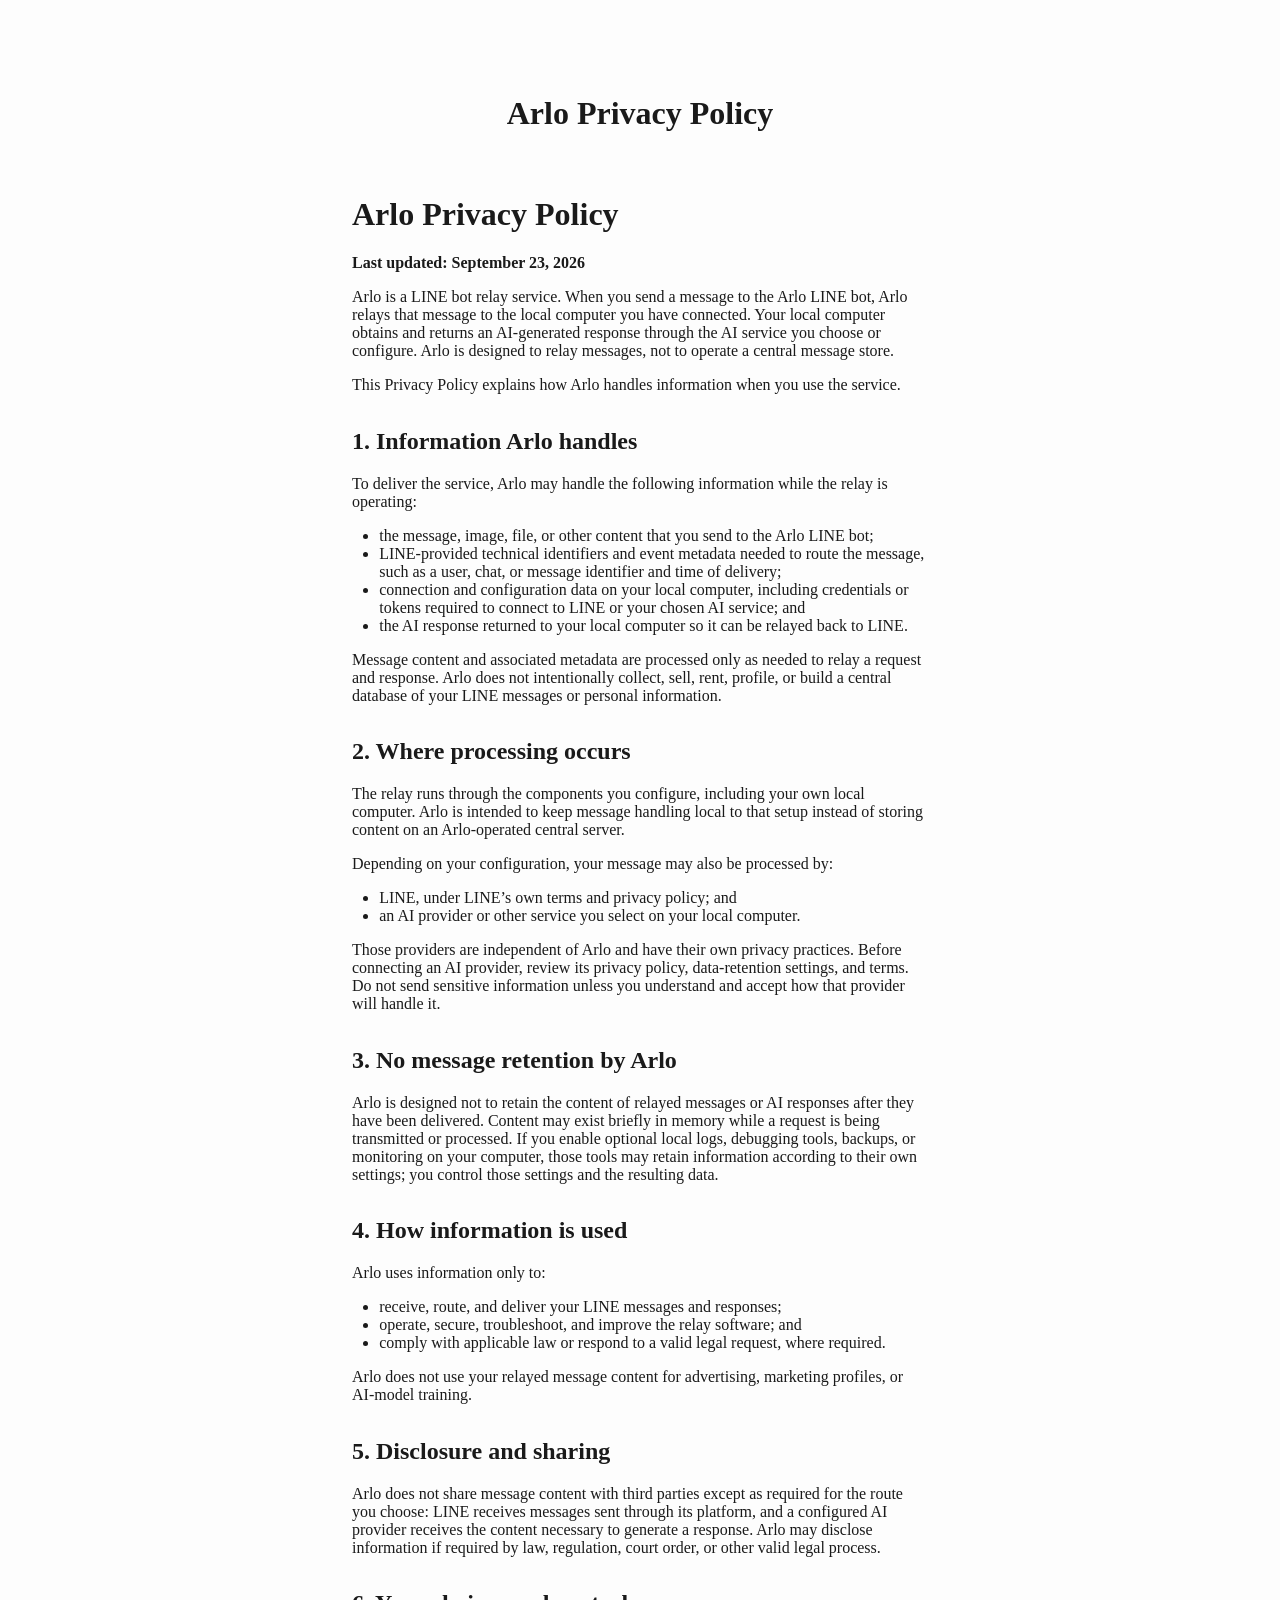
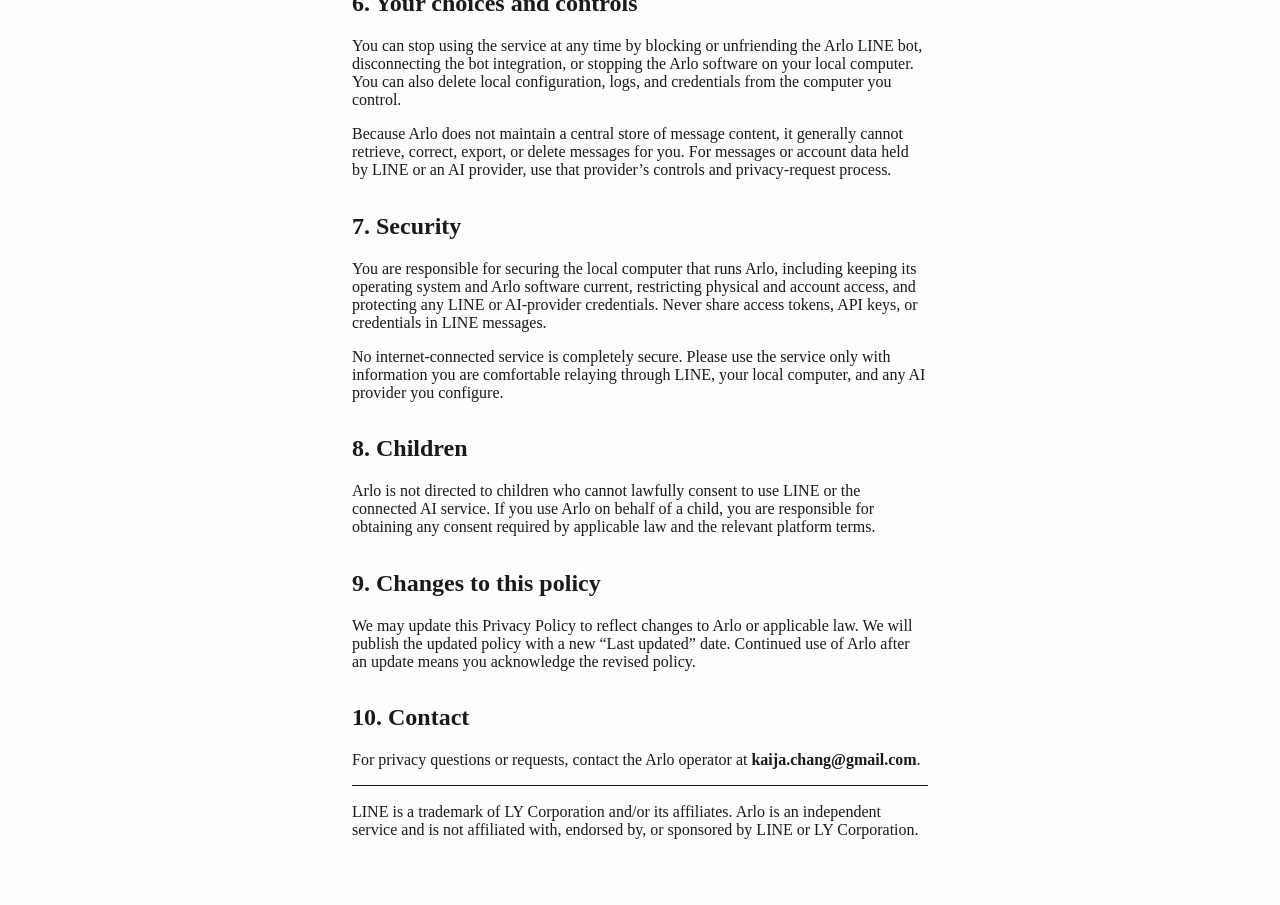
==== docs/privacy-policy.html @ f29e52c0 "docs: publish Arlo privacy and terms pages" ====
<!DOCTYPE html>
<html xmlns="http://www.w3.org/1999/xhtml">
<head>
  <meta charset="utf-8" />
  <meta name="generator" content="pandoc 3.10.1" />
  <meta name="viewport" content="width=device-width, initial-scale=1.0, user-scalable=yes" />
  <title>Arlo Privacy Policy</title>
  <style>
    /* Default styles provided by pandoc.
    ** See https://pandoc.org/MANUAL.html#variables-for-html for config info.
    */
    html {
      color: #1a1a1a;
      background-color: #fdfdfd;
    }
    body {
      margin: 0 auto;
      max-width: 36em;
      padding-left: 50px;
      padding-right: 50px;
      padding-top: 50px;
      padding-bottom: 50px;
      hyphens: auto;
      overflow-wrap: break-word;
      text-rendering: optimizeLegibility;
      font-kerning: normal;
    }
    @media (max-width: 600px) {
      body {
        font-size: 0.9em;
        padding: 12px;
      }
      h1 {
        font-size: 1.8em;
      }
    }
    @media print {
      html {
        background-color: white;
      }
      body {
        background-color: transparent;
        color: black;
      }
      p, h2, h3 {
        orphans: 3;
        widows: 3;
      }
      h2, h3, h4 {
        page-break-after: avoid;
      }
    }
    p {
      margin: 1em 0;
    }
    a {
      color: #1a1a1a;
    }
    a:visited {
      color: #1a1a1a;
    }
    img {
      max-width: 100%;
    }
    svg {
      height: auto;
      max-width: 100%;
    }
    h1, h2, h3, h4, h5, h6 {
      margin-top: 1.4em;
    }
    h5, h6 {
      font-size: 1em;
      font-style: italic;
    }
    h6 {
      font-weight: normal;
    }
    ol, ul {
      padding-left: 1.7em;
      margin-top: 1em;
    }
    li > ol, li > ul {
      margin-top: 0;
    }
    blockquote {
      margin: 1em 0 1em 1.7em;
      padding-left: 1em;
      border-left: 2px solid #e6e6e6;
      color: #606060;
    }
    code {
      white-space: pre-wrap;
      font-family: Menlo, Monaco, Consolas, 'Lucida Console', monospace;
      font-size: 85%;
      margin: 0;
      hyphens: manual;
    }
    pre {
      margin: 1em 0;
      overflow: auto;
    }
    pre code {
      padding: 0;
      overflow: visible;
      overflow-wrap: normal;
    }
    .sourceCode {
     background-color: transparent;
     overflow: visible;
    }
    hr {
      border: none;
      border-top: 1px solid #1a1a1a;
      height: 1px;
      margin: 1em 0;
    }
    table {
      margin: 1em 0;
      border-collapse: collapse;
      width: 100%;
      overflow-x: auto;
      display: block;
      font-variant-numeric: lining-nums tabular-nums;
    }
    table caption {
      margin-bottom: 0.75em;
    }
    tbody {
      margin-top: 0.5em;
      border-top: 1px solid #1a1a1a;
      border-bottom: 1px solid #1a1a1a;
    }
    th {
      border-top: 1px solid #1a1a1a;
      padding: 0.25em 0.5em 0.25em 0.5em;
    }
    td {
      padding: 0.125em 0.5em 0.25em 0.5em;
    }
    header {
      margin-bottom: 4em;
      text-align: center;
    }
    #TOC li {
      list-style: none;
    }
    #TOC ul {
      padding-left: 1.3em;
    }
    #TOC > ul {
      padding-left: 0;
    }
    #TOC a:not(:hover) {
      text-decoration: none;
    }
    span.smallcaps{font-variant: small-caps;}
    div.columns{display: flex; gap: 1.5em;}
    div.column{flex: auto;}
    @media screen {
    div.columns{gap: min(4vw, 1.5em);}
    div.column{overflow-x: auto;}
    }
    div.hanging-indent{margin-left: 1.5em; text-indent: -1.5em;}
    /* The extra [class] is a hack that increases specificity enough to
       override a similar rule in reveal.js */
    ul.task-list[class]{list-style: none;}
    ul.task-list li input[type="checkbox"] {
      font-size: inherit;
      width: 0.8em;
      margin: 0 0.8em 0.2em -1.6em;
      vertical-align: middle;
    }
    .display.math{display: block; text-align: center; margin: 0.5rem auto;}
  </style>
</head>
<body>
<header id="title-block-header">
<h1 class="title">Arlo Privacy Policy</h1>
</header>
<h1 id="arlo-privacy-policy">Arlo Privacy Policy</h1>
<p><strong>Last updated: September 23, 2026</strong></p>
<p>Arlo is a LINE bot relay service. When you send a message to the Arlo
LINE bot, Arlo relays that message to the local computer you have
connected. Your local computer obtains and returns an AI-generated
response through the AI service you choose or configure. Arlo is
designed to relay messages, not to operate a central message store.</p>
<p>This Privacy Policy explains how Arlo handles information when you
use the service.</p>
<h2 id="information-arlo-handles">1. Information Arlo handles</h2>
<p>To deliver the service, Arlo may handle the following information
while the relay is operating:</p>
<ul>
<li>the message, image, file, or other content that you send to the Arlo
LINE bot;</li>
<li>LINE-provided technical identifiers and event metadata needed to
route the message, such as a user, chat, or message identifier and time
of delivery;</li>
<li>connection and configuration data on your local computer, including
credentials or tokens required to connect to LINE or your chosen AI
service; and</li>
<li>the AI response returned to your local computer so it can be relayed
back to LINE.</li>
</ul>
<p>Message content and associated metadata are processed only as needed
to relay a request and response. Arlo does not intentionally collect,
sell, rent, profile, or build a central database of your LINE messages
or personal information.</p>
<h2 id="where-processing-occurs">2. Where processing occurs</h2>
<p>The relay runs through the components you configure, including your
own local computer. Arlo is intended to keep message handling local to
that setup instead of storing content on an Arlo-operated central
server.</p>
<p>Depending on your configuration, your message may also be processed
by:</p>
<ul>
<li>LINE, under LINE’s own terms and privacy policy; and</li>
<li>an AI provider or other service you select on your local
computer.</li>
</ul>
<p>Those providers are independent of Arlo and have their own privacy
practices. Before connecting an AI provider, review its privacy policy,
data-retention settings, and terms. Do not send sensitive information
unless you understand and accept how that provider will handle it.</p>
<h2 id="no-message-retention-by-arlo">3. No message retention by
Arlo</h2>
<p>Arlo is designed not to retain the content of relayed messages or AI
responses after they have been delivered. Content may exist briefly in
memory while a request is being transmitted or processed. If you enable
optional local logs, debugging tools, backups, or monitoring on your
computer, those tools may retain information according to their own
settings; you control those settings and the resulting data.</p>
<h2 id="how-information-is-used">4. How information is used</h2>
<p>Arlo uses information only to:</p>
<ul>
<li>receive, route, and deliver your LINE messages and responses;</li>
<li>operate, secure, troubleshoot, and improve the relay software;
and</li>
<li>comply with applicable law or respond to a valid legal request,
where required.</li>
</ul>
<p>Arlo does not use your relayed message content for advertising,
marketing profiles, or AI-model training.</p>
<h2 id="disclosure-and-sharing">5. Disclosure and sharing</h2>
<p>Arlo does not share message content with third parties except as
required for the route you choose: LINE receives messages sent through
its platform, and a configured AI provider receives the content
necessary to generate a response. Arlo may disclose information if
required by law, regulation, court order, or other valid legal
process.</p>
<h2 id="your-choices-and-controls">6. Your choices and controls</h2>
<p>You can stop using the service at any time by blocking or unfriending
the Arlo LINE bot, disconnecting the bot integration, or stopping the
Arlo software on your local computer. You can also delete local
configuration, logs, and credentials from the computer you control.</p>
<p>Because Arlo does not maintain a central store of message content, it
generally cannot retrieve, correct, export, or delete messages for you.
For messages or account data held by LINE or an AI provider, use that
provider’s controls and privacy-request process.</p>
<h2 id="security">7. Security</h2>
<p>You are responsible for securing the local computer that runs Arlo,
including keeping its operating system and Arlo software current,
restricting physical and account access, and protecting any LINE or
AI-provider credentials. Never share access tokens, API keys, or
credentials in LINE messages.</p>
<p>No internet-connected service is completely secure. Please use the
service only with information you are comfortable relaying through LINE,
your local computer, and any AI provider you configure.</p>
<h2 id="children">8. Children</h2>
<p>Arlo is not directed to children who cannot lawfully consent to use
LINE or the connected AI service. If you use Arlo on behalf of a child,
you are responsible for obtaining any consent required by applicable law
and the relevant platform terms.</p>
<h2 id="changes-to-this-policy">9. Changes to this policy</h2>
<p>We may update this Privacy Policy to reflect changes to Arlo or
applicable law. We will publish the updated policy with a new “Last
updated” date. Continued use of Arlo after an update means you
acknowledge the revised policy.</p>
<h2 id="contact">10. Contact</h2>
<p>For privacy questions or requests, contact the Arlo operator at
<strong>kaija.chang@gmail.com</strong>.</p>
<hr />
<p>LINE is a trademark of LY Corporation and/or its affiliates. Arlo is
an independent service and is not affiliated with, endorsed by, or
sponsored by LINE or LY Corporation.</p>
</body>
</html>
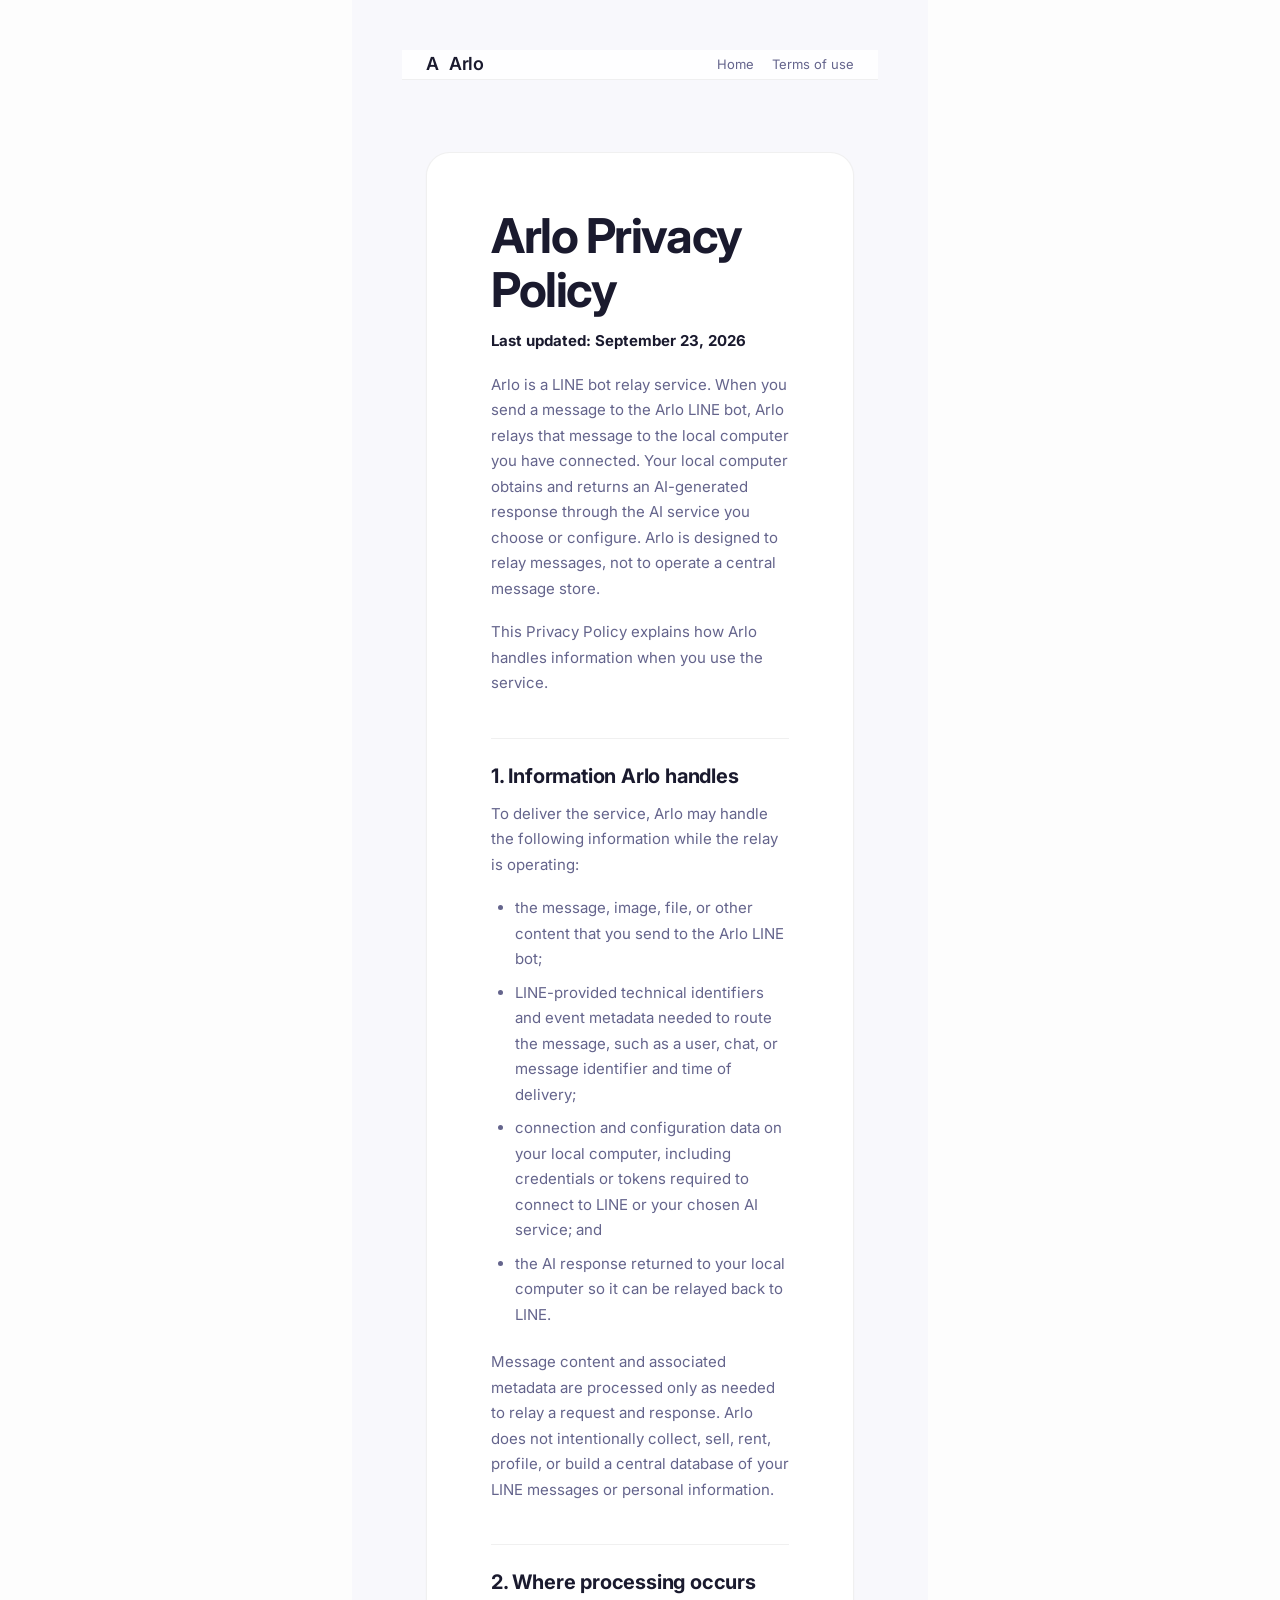
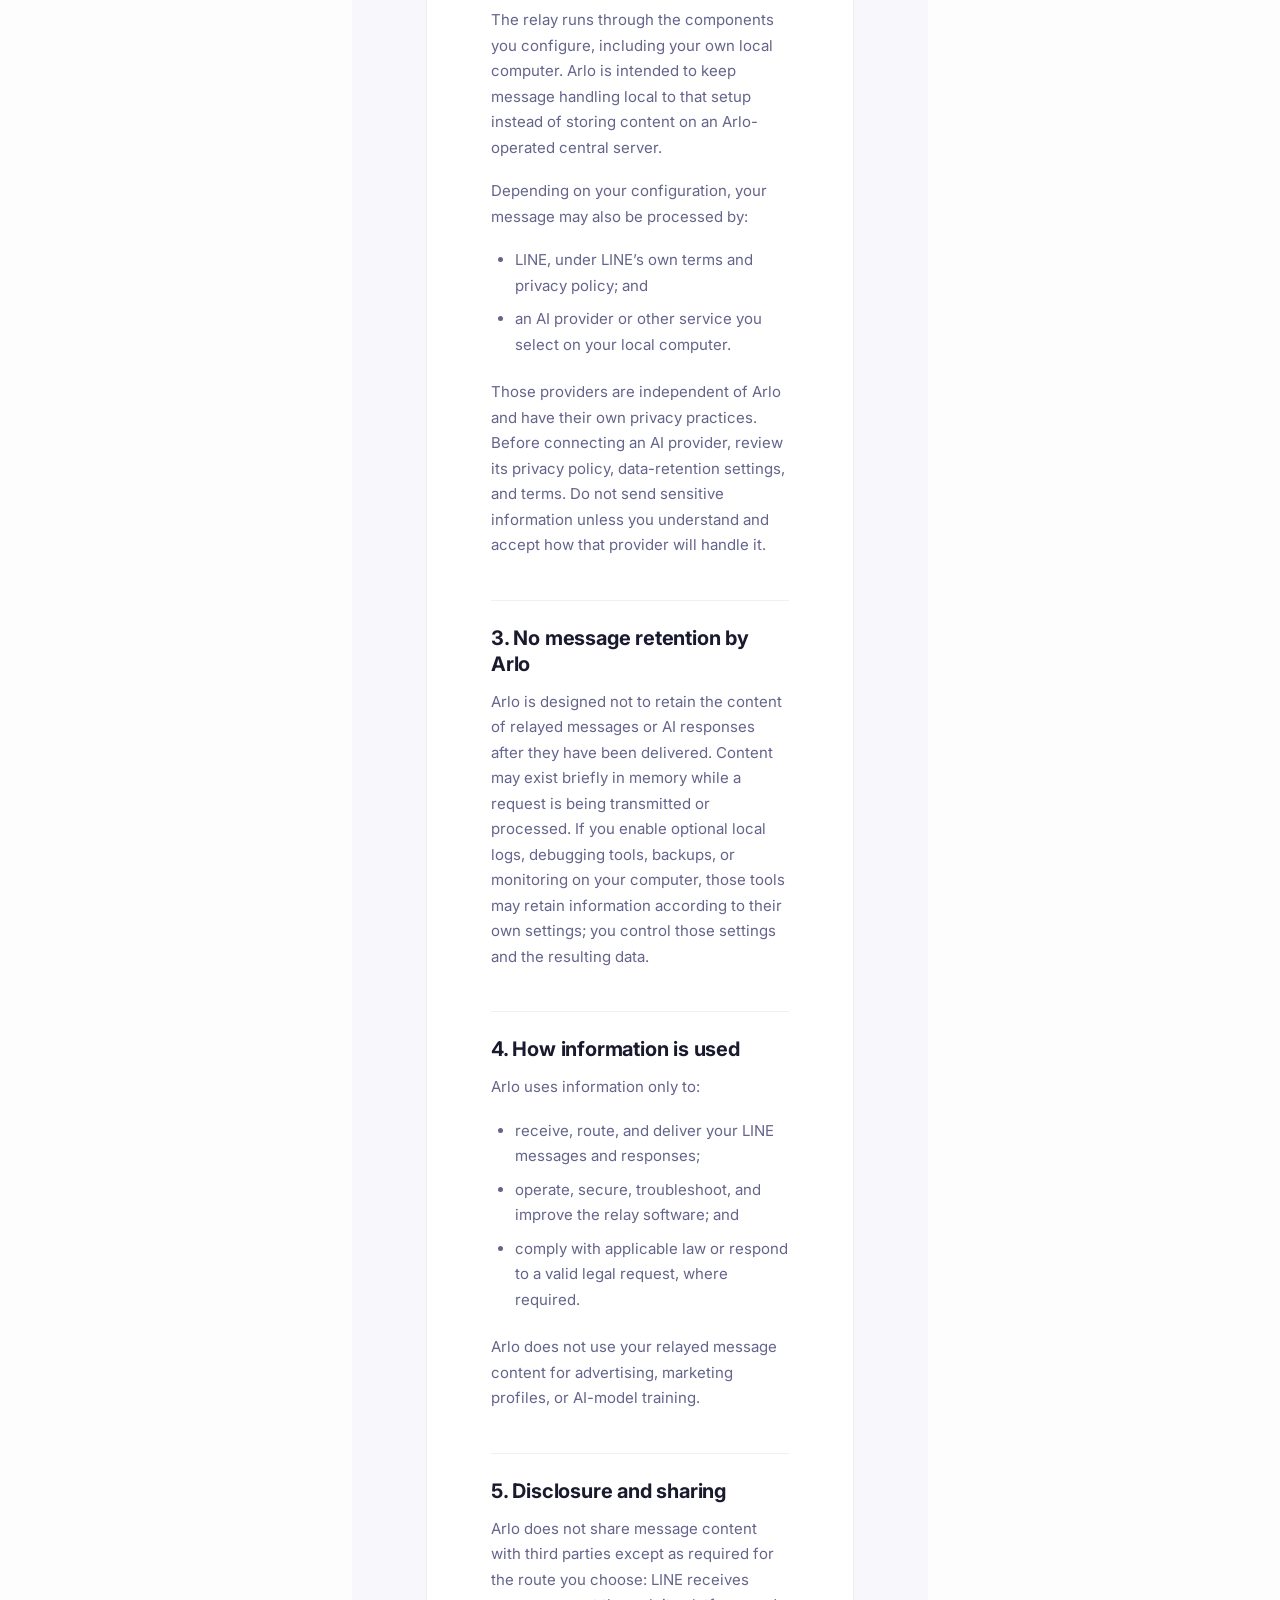
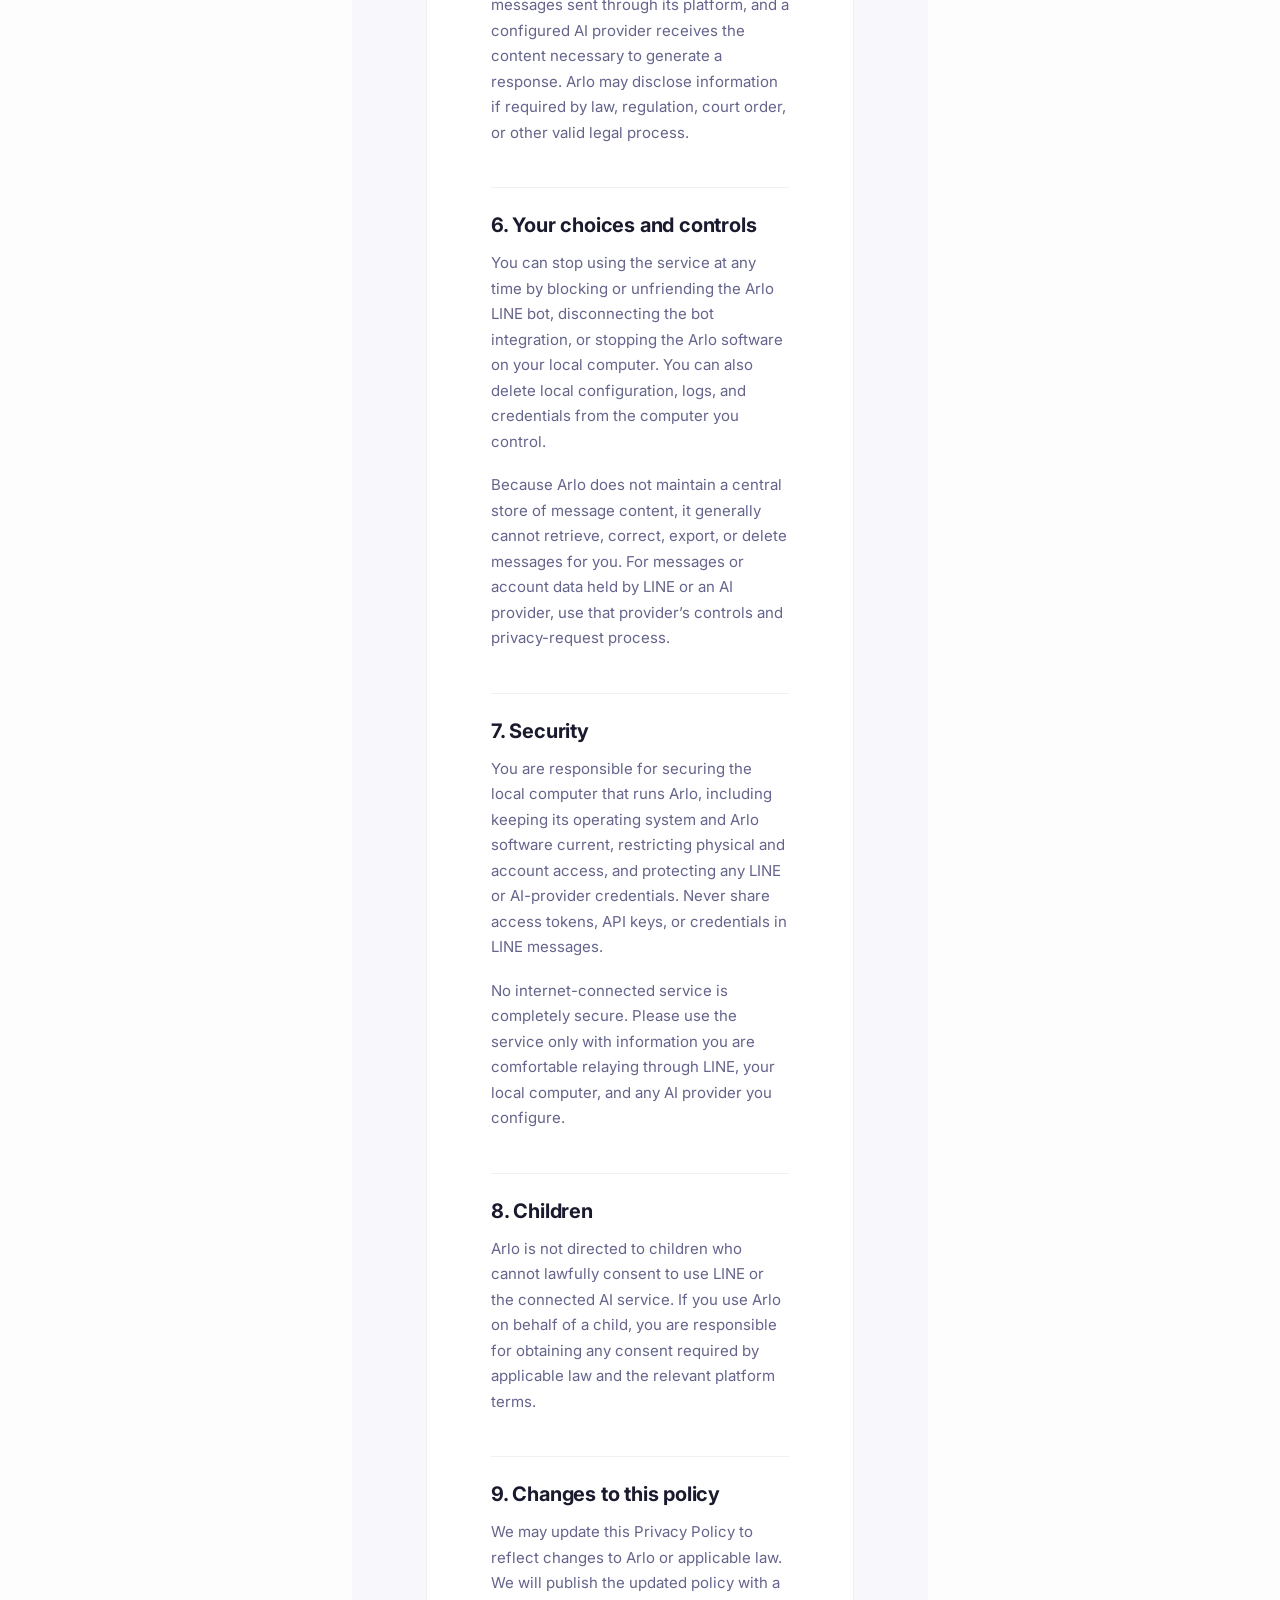
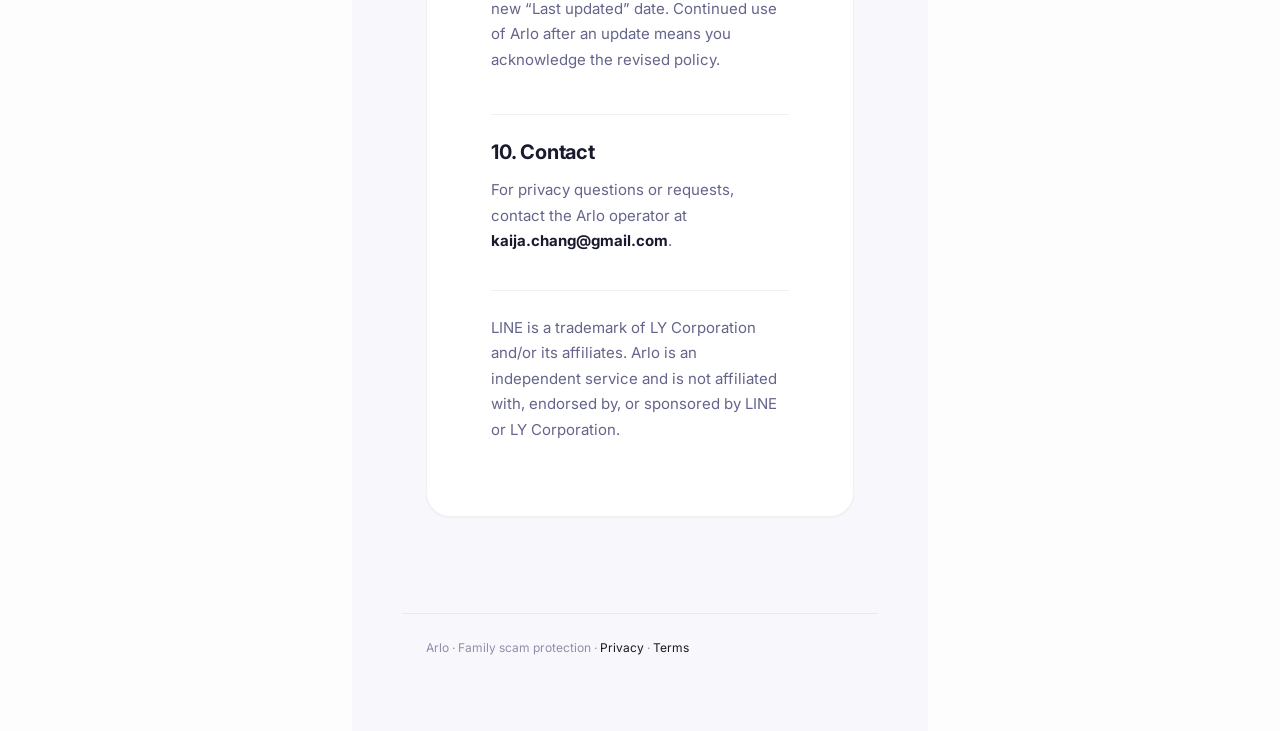
==== commit df376e07: "style: apply Arlo design to legal pages" ====
--- a/docs/privacy-policy.html
+++ b/docs/privacy-policy.html
@@ -5,6 +5,8 @@
   <meta name="generator" content="pandoc 3.10.1" />
   <meta name="viewport" content="width=device-width, initial-scale=1.0, user-scalable=yes" />
   <title>Arlo Privacy Policy</title>
+  <link rel="stylesheet" href="../vendor/arlo/styles.css" />
+  <link rel="stylesheet" href="legal.css" />
   <style>
     /* Default styles provided by pandoc.
     ** See https://pandoc.org/MANUAL.html#variables-for-html for config info.
@@ -174,10 +176,9 @@
     .display.math{display: block; text-align: center; margin: 0.5rem auto;}
   </style>
 </head>
-<body>
-<header id="title-block-header">
-<h1 class="title">Arlo Privacy Policy</h1>
-</header>
+<body class="legal-page">
+<nav class="nav" aria-label="Primary navigation"><div class="container legal-nav"><a class="nav-brand" href="../index.html" aria-label="Arlo home"><span class="brand-mark" aria-hidden="true">A</span><span>Arlo</span></a><div class="legal-nav-links"><a href="../index.html">Home</a><a href="terms-of-use.html">Terms of use</a></div></div></nav>
+<main class="legal-main"><div class="container"><article class="legal-card">
 <h1 id="arlo-privacy-policy">Arlo Privacy Policy</h1>
 <p><strong>Last updated: September 23, 2026</strong></p>
 <p>Arlo is a LINE bot relay service. When you send a message to the Arlo
@@ -283,5 +284,7 @@
 <p>LINE is a trademark of LY Corporation and/or its affiliates. Arlo is
 an independent service and is not affiliated with, endorsed by, or
 sponsored by LINE or LY Corporation.</p>
+</article></div></main>
+<footer class="legal-footer"><div class="container">Arlo · Family scam protection · <a href="privacy-policy.html">Privacy</a> · <a href="terms-of-use.html">Terms</a></div></footer>
 </body>
 </html>
--- a/vendor/arlo/styles.css
+++ b/vendor/arlo/styles.css
@@ -0,0 +1,7 @@
+@import url('tokens/fonts.css');
+@import url('tokens/colors.css');
+@import url('tokens/typography.css');
+@import url('tokens/effects.css');
+@import url('css/base.css');
+@import url('css/components.css');
+@import url('css/ui.css');
--- a/docs/legal.css
+++ b/docs/legal.css
@@ -0,0 +1,21 @@
+.legal-page { min-height: 100vh; background: var(--color-bg-secondary); color: var(--color-text-primary); }
+.legal-page .nav { position: relative; }
+.legal-nav { display:flex; align-items:center; justify-content:space-between; gap:24px; }
+.legal-nav .nav-brand { color: var(--color-text-primary); text-decoration:none; }
+.legal-nav-links { display:flex; gap:18px; align-items:center; font-size:13px; }
+.legal-nav-links a { color:var(--color-text-secondary); text-decoration:none; }
+.legal-nav-links a:hover { color:var(--color-accent); }
+.legal-main { padding:72px 0 96px; }
+.legal-card { max-width:820px; margin:0 auto; padding:56px 64px; border:1px solid var(--color-border); border-radius:var(--radius-xl); background:var(--color-bg); box-shadow:var(--shadow-sm); }
+.legal-card .title-block-header { display:none; }
+.legal-card h1 { margin:0 0 12px; color:var(--color-text-primary); font-size:clamp(2rem, 4vw, 3rem); line-height:1.12; letter-spacing:-.03em; }
+.legal-card h2 { margin:42px 0 12px; padding-top:24px; border-top:1px solid var(--color-border); color:var(--color-text-primary); font-size:1.25rem; line-height:1.3; letter-spacing:-.01em; }
+.legal-card p, .legal-card li { color:var(--color-text-secondary); font-size:15px; line-height:1.7; }
+.legal-card p { margin:0 0 18px; }
+.legal-card ul, .legal-card ol { margin:0 0 22px; padding-left:24px; }
+.legal-card li { margin:0 0 8px; }
+.legal-card a { color:var(--color-accent); }
+.legal-card strong { color:var(--color-text-primary); }
+.legal-card hr { margin:36px 0 24px; border:0; border-top:1px solid var(--color-border); }
+.legal-footer { padding:24px 0; border-top:1px solid var(--color-border); color:var(--color-text-tertiary); font-size:12px; }
+@media (max-width:700px) { .legal-main { padding:36px 0 56px; } .legal-card { padding:32px 24px; border-radius:var(--radius-lg); } .legal-nav-links { gap:10px; font-size:12px; } }
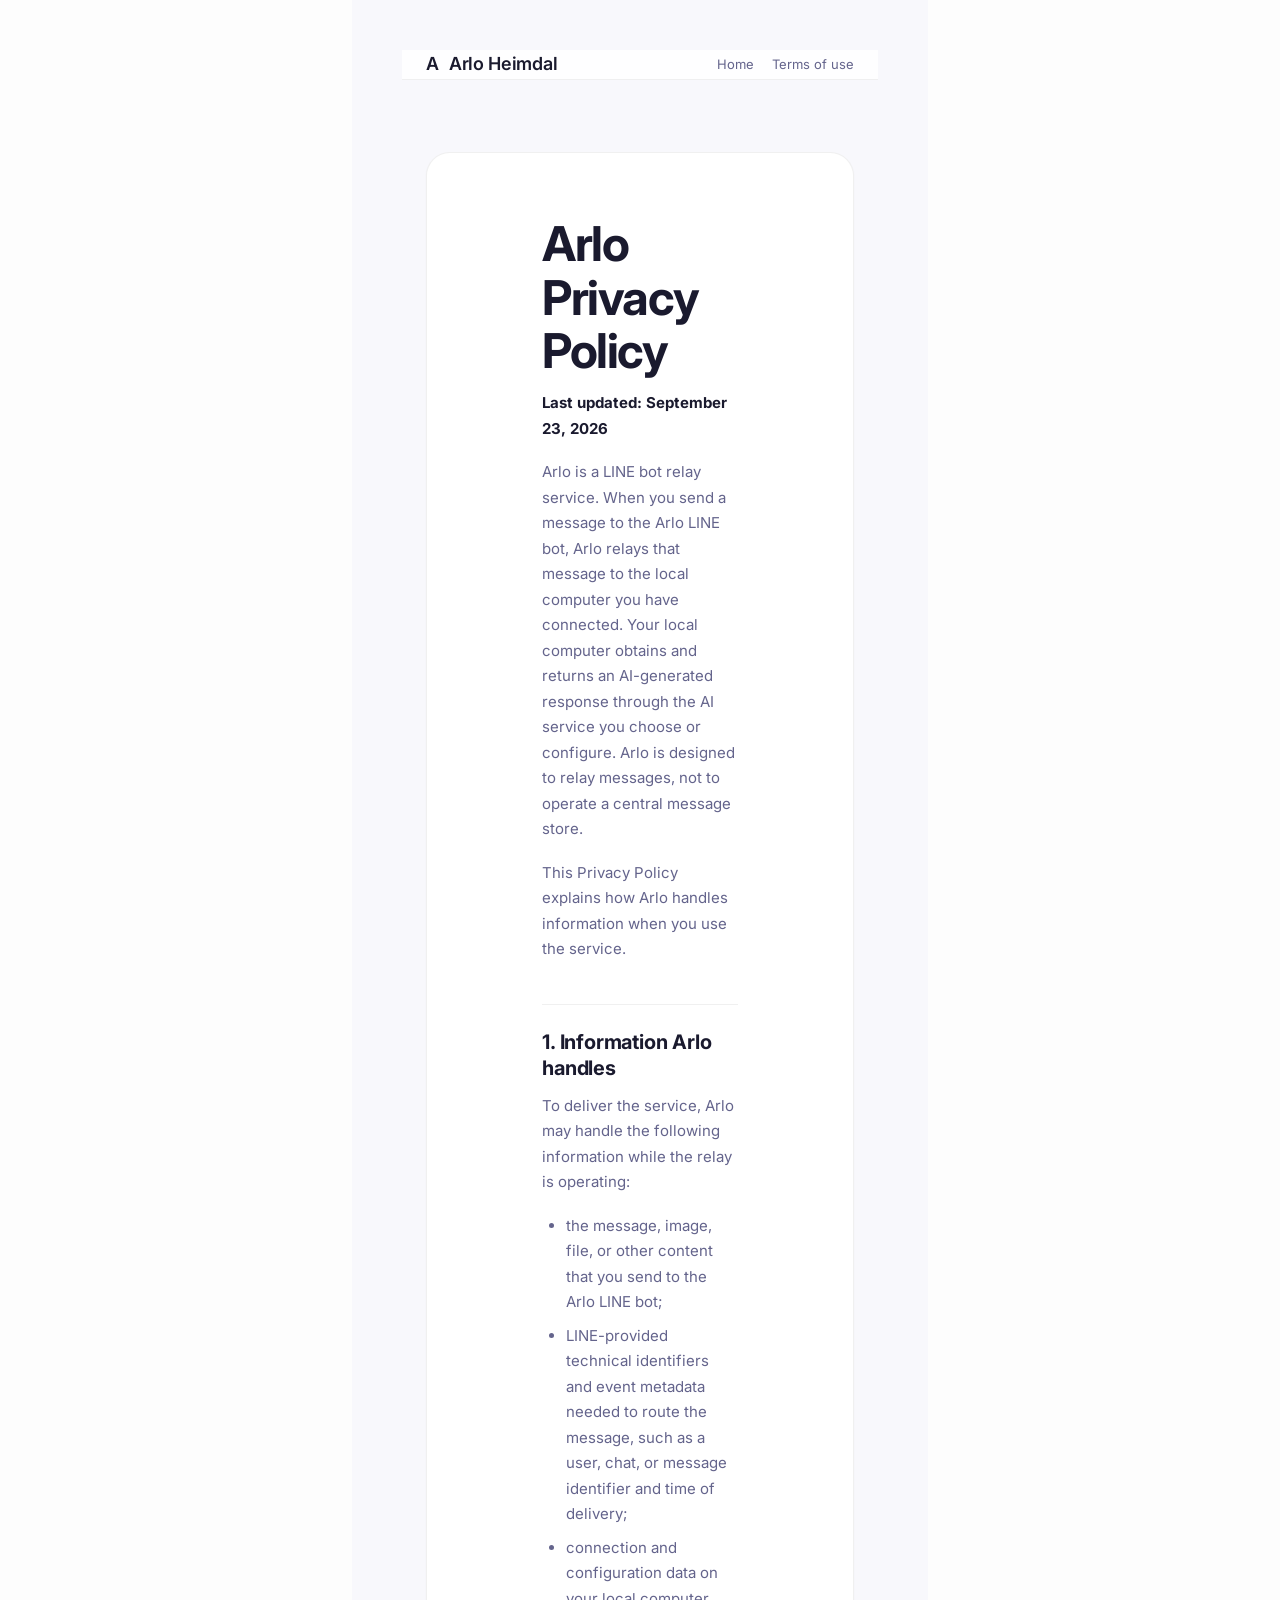
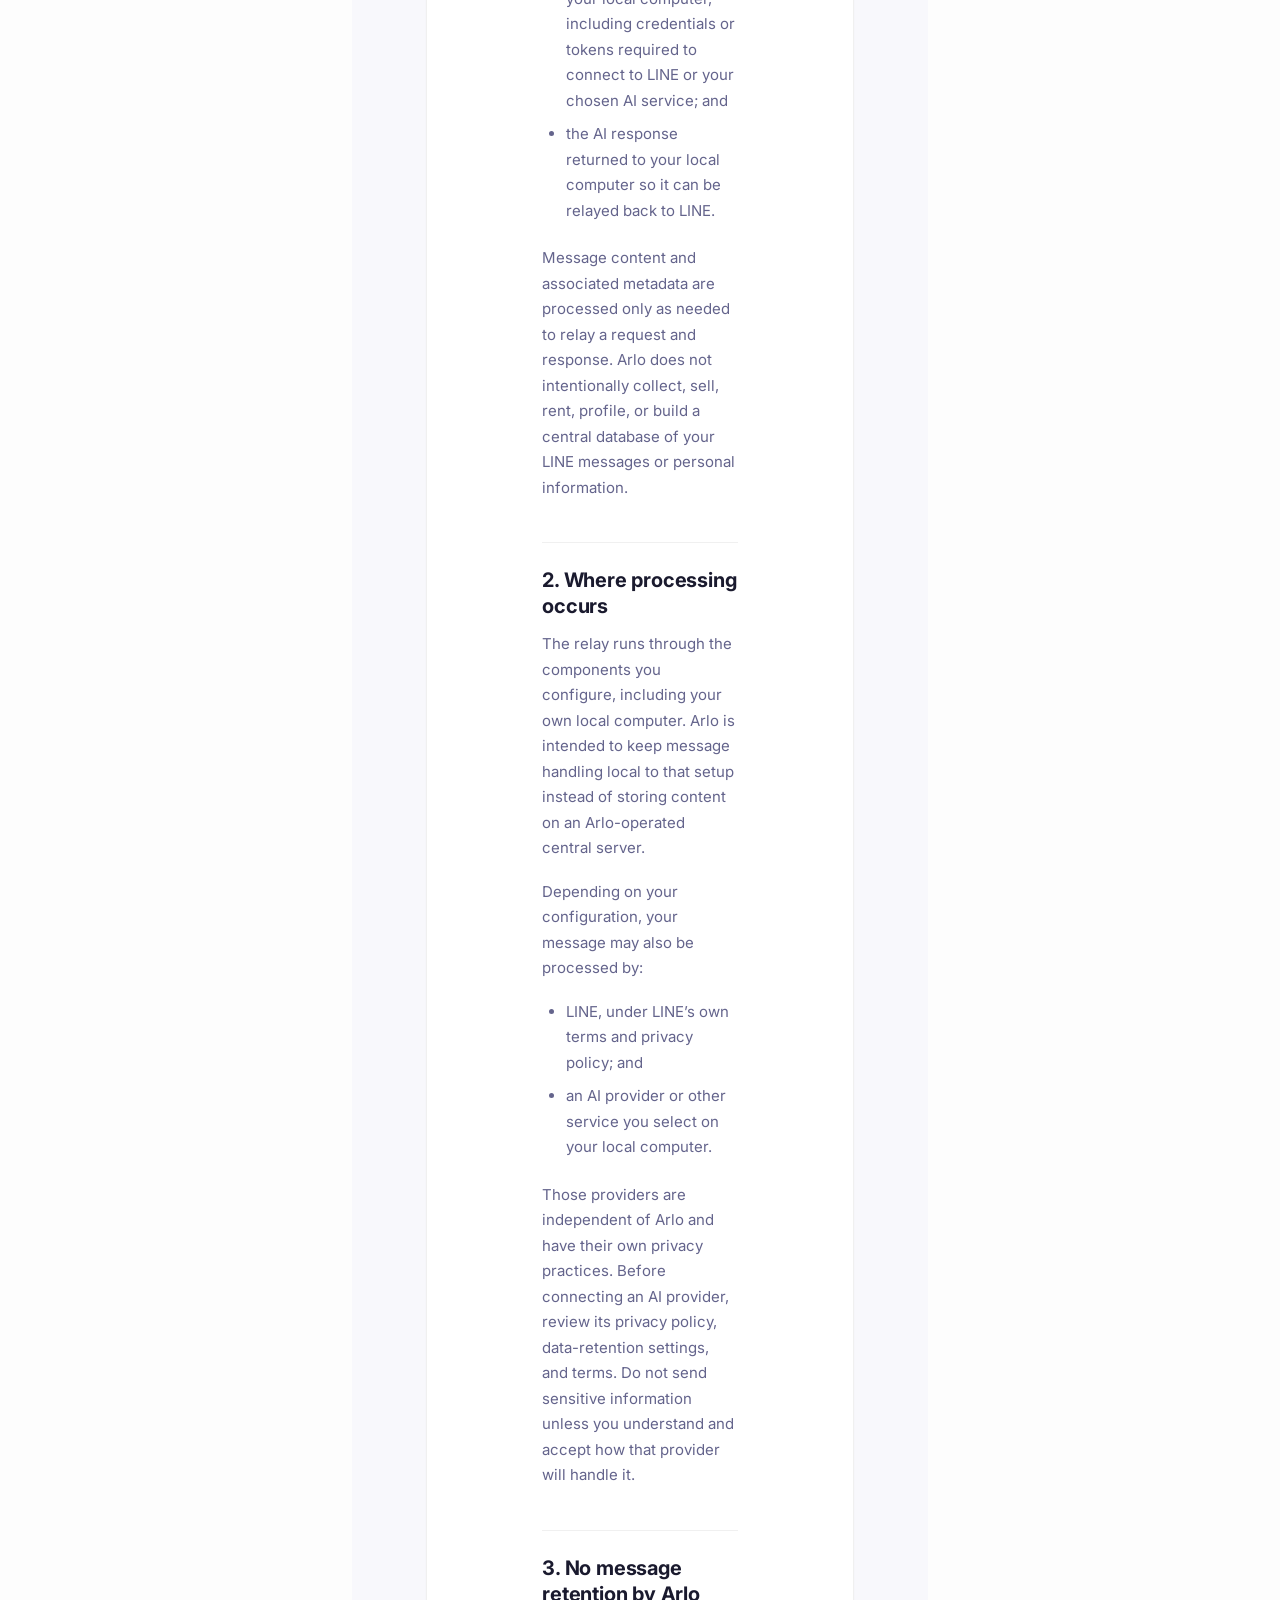
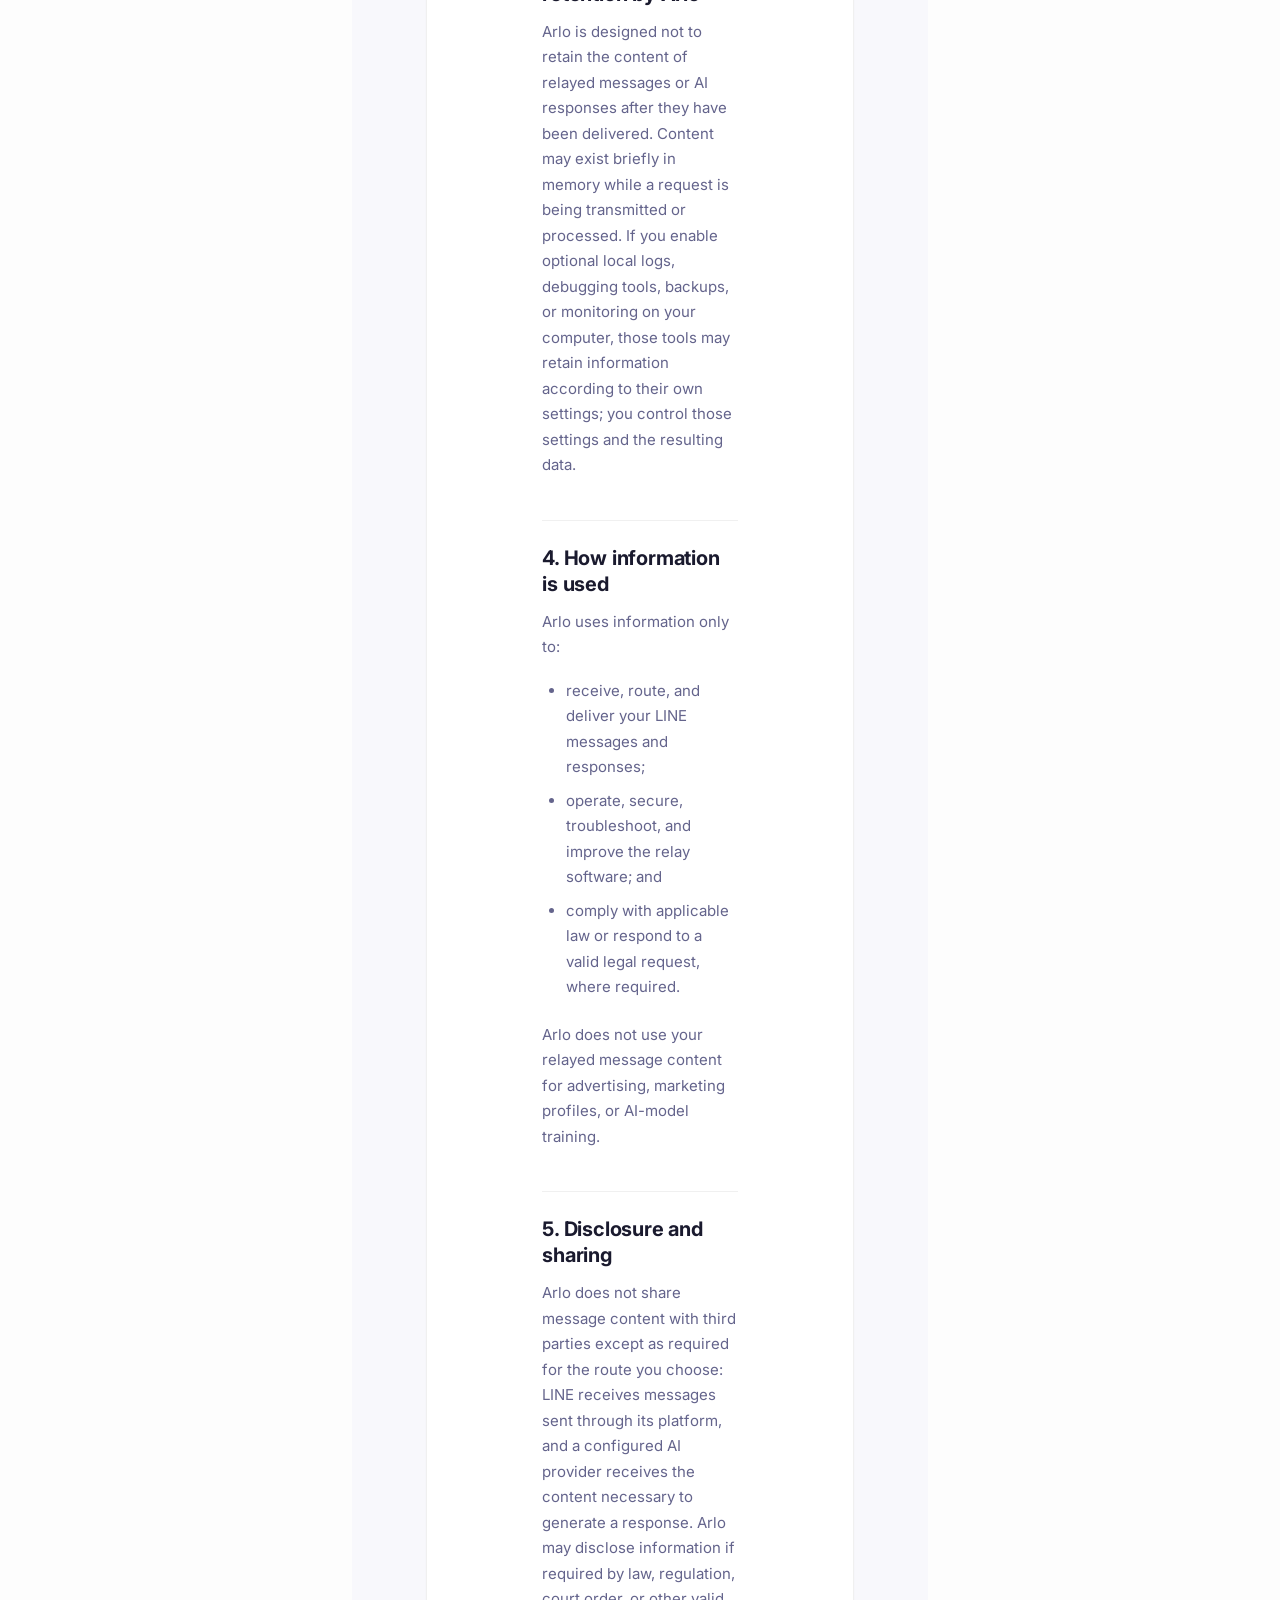
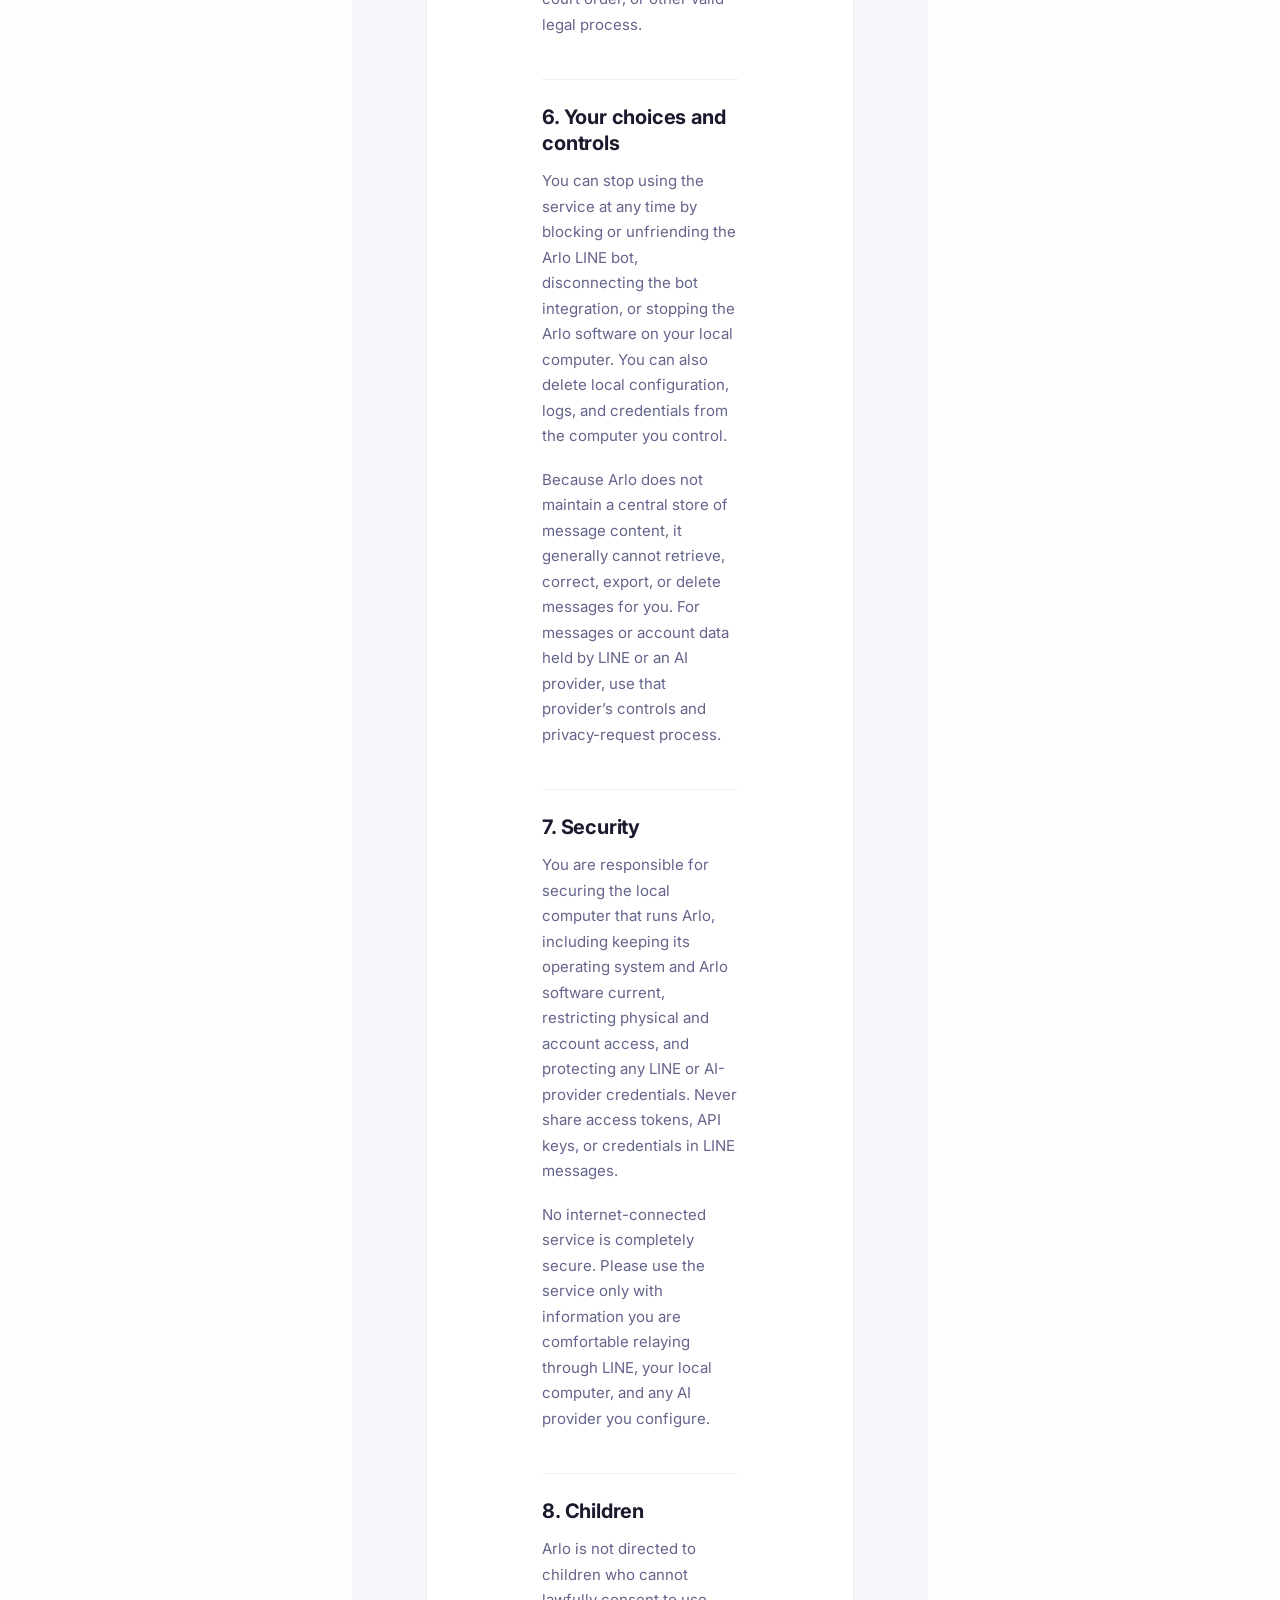
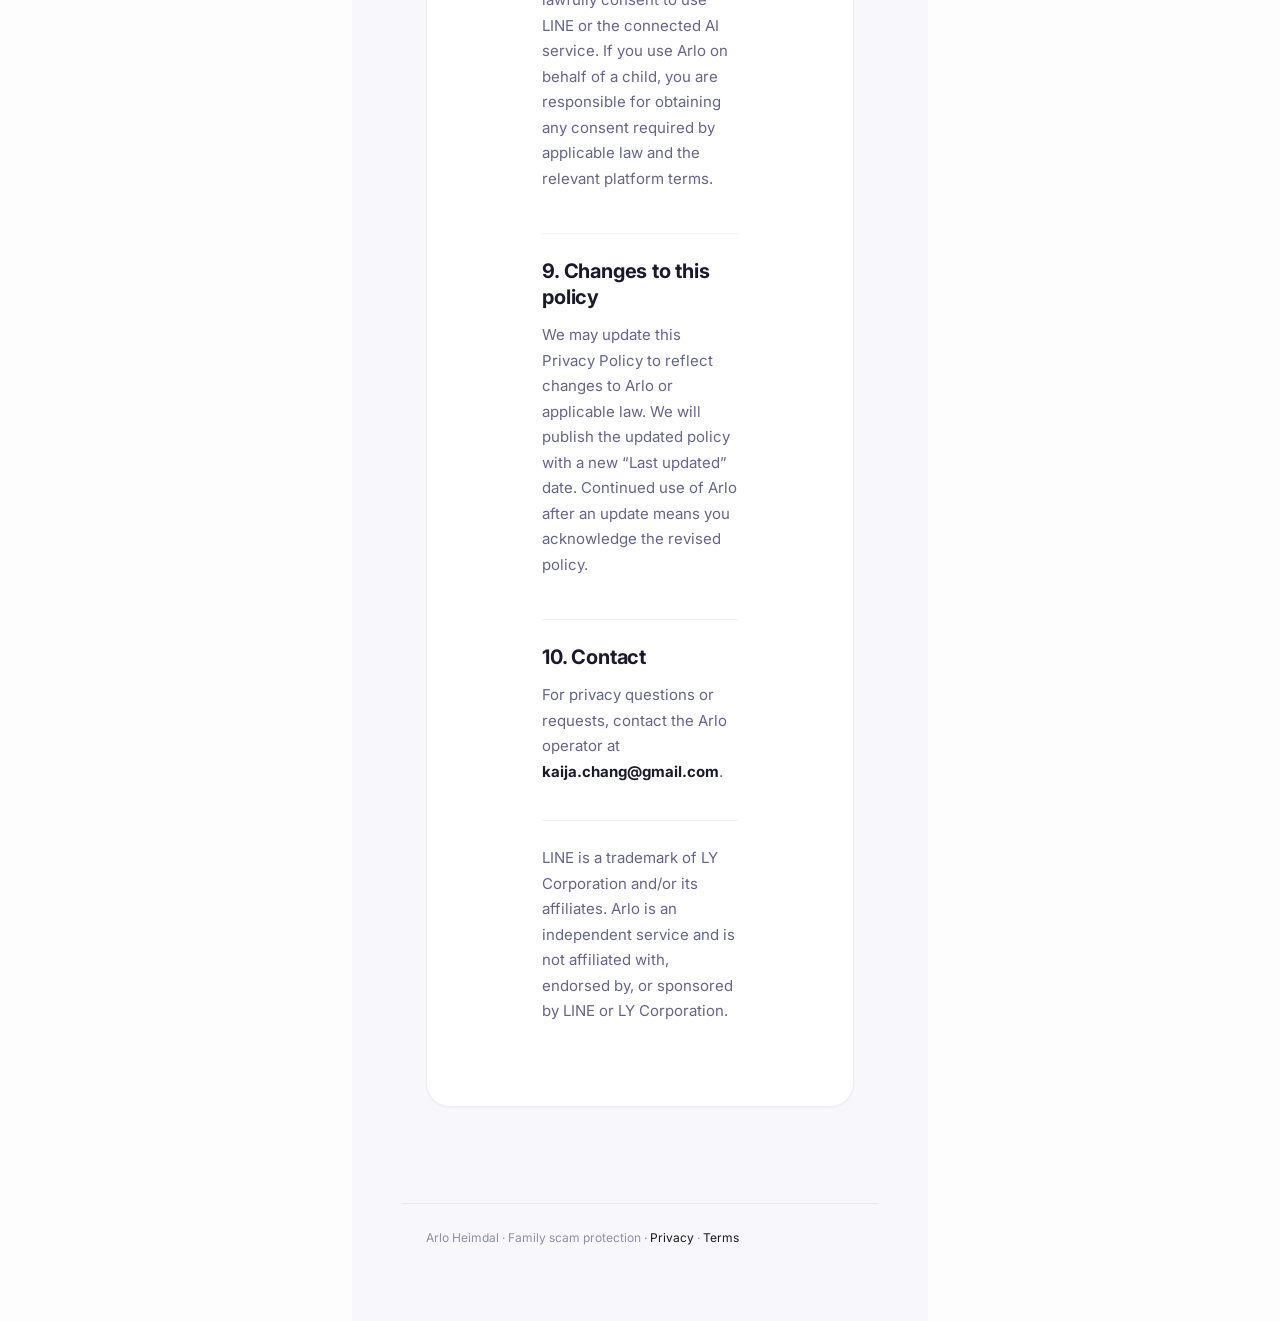
==== commit baecb660: "style: widen Arlo Heimdal legal pages" ====
--- a/docs/privacy-policy.html
+++ b/docs/privacy-policy.html
@@ -177,7 +177,7 @@
   </style>
 </head>
 <body class="legal-page">
-<nav class="nav" aria-label="Primary navigation"><div class="container legal-nav"><a class="nav-brand" href="../index.html" aria-label="Arlo home"><span class="brand-mark" aria-hidden="true">A</span><span>Arlo</span></a><div class="legal-nav-links"><a href="../index.html">Home</a><a href="terms-of-use.html">Terms of use</a></div></div></nav>
+<nav class="nav" aria-label="Primary navigation"><div class="container legal-nav"><a class="nav-brand" href="../index.html" aria-label="Arlo Heimdal home"><span class="brand-mark" aria-hidden="true">A</span><span>Arlo Heimdal</span></a><div class="legal-nav-links"><a href="../index.html">Home</a><a href="terms-of-use.html">Terms of use</a></div></div></nav>
 <main class="legal-main"><div class="container"><article class="legal-card">
 <h1 id="arlo-privacy-policy">Arlo Privacy Policy</h1>
 <p><strong>Last updated: September 23, 2026</strong></p>
@@ -285,6 +285,6 @@
 an independent service and is not affiliated with, endorsed by, or
 sponsored by LINE or LY Corporation.</p>
 </article></div></main>
-<footer class="legal-footer"><div class="container">Arlo · Family scam protection · <a href="privacy-policy.html">Privacy</a> · <a href="terms-of-use.html">Terms</a></div></footer>
+<footer class="legal-footer"><div class="container">Arlo Heimdal · Family scam protection · <a href="privacy-policy.html">Privacy</a> · <a href="terms-of-use.html">Terms</a></div></footer>
 </body>
 </html>
--- a/docs/legal.css
+++ b/docs/legal.css
@@ -6,7 +6,8 @@
 .legal-nav-links a { color:var(--color-text-secondary); text-decoration:none; }
 .legal-nav-links a:hover { color:var(--color-accent); }
 .legal-main { padding:72px 0 96px; }
-.legal-card { max-width:820px; margin:0 auto; padding:56px 64px; border:1px solid var(--color-border); border-radius:var(--radius-xl); background:var(--color-bg); box-shadow:var(--shadow-sm); }
+.legal-main > .container { max-width:1440px; }
+.legal-card { width:100%; max-width:none; margin:0 auto; padding:64px clamp(40px, 9vw, 144px); border:1px solid var(--color-border); border-radius:var(--radius-xl); background:var(--color-bg); box-shadow:var(--shadow-sm); }
 .legal-card .title-block-header { display:none; }
 .legal-card h1 { margin:0 0 12px; color:var(--color-text-primary); font-size:clamp(2rem, 4vw, 3rem); line-height:1.12; letter-spacing:-.03em; }
 .legal-card h2 { margin:42px 0 12px; padding-top:24px; border-top:1px solid var(--color-border); color:var(--color-text-primary); font-size:1.25rem; line-height:1.3; letter-spacing:-.01em; }
@@ -18,4 +19,4 @@
 .legal-card strong { color:var(--color-text-primary); }
 .legal-card hr { margin:36px 0 24px; border:0; border-top:1px solid var(--color-border); }
 .legal-footer { padding:24px 0; border-top:1px solid var(--color-border); color:var(--color-text-tertiary); font-size:12px; }
-@media (max-width:700px) { .legal-main { padding:36px 0 56px; } .legal-card { padding:32px 24px; border-radius:var(--radius-lg); } .legal-nav-links { gap:10px; font-size:12px; } }
+@media (max-width:700px) { .legal-main { padding:36px 0 56px; } .legal-main > .container { padding:0 12px; } .legal-card { max-width:none; padding:36px 28px; border-radius:var(--radius-lg); } .legal-nav-links { gap:10px; font-size:12px; } }
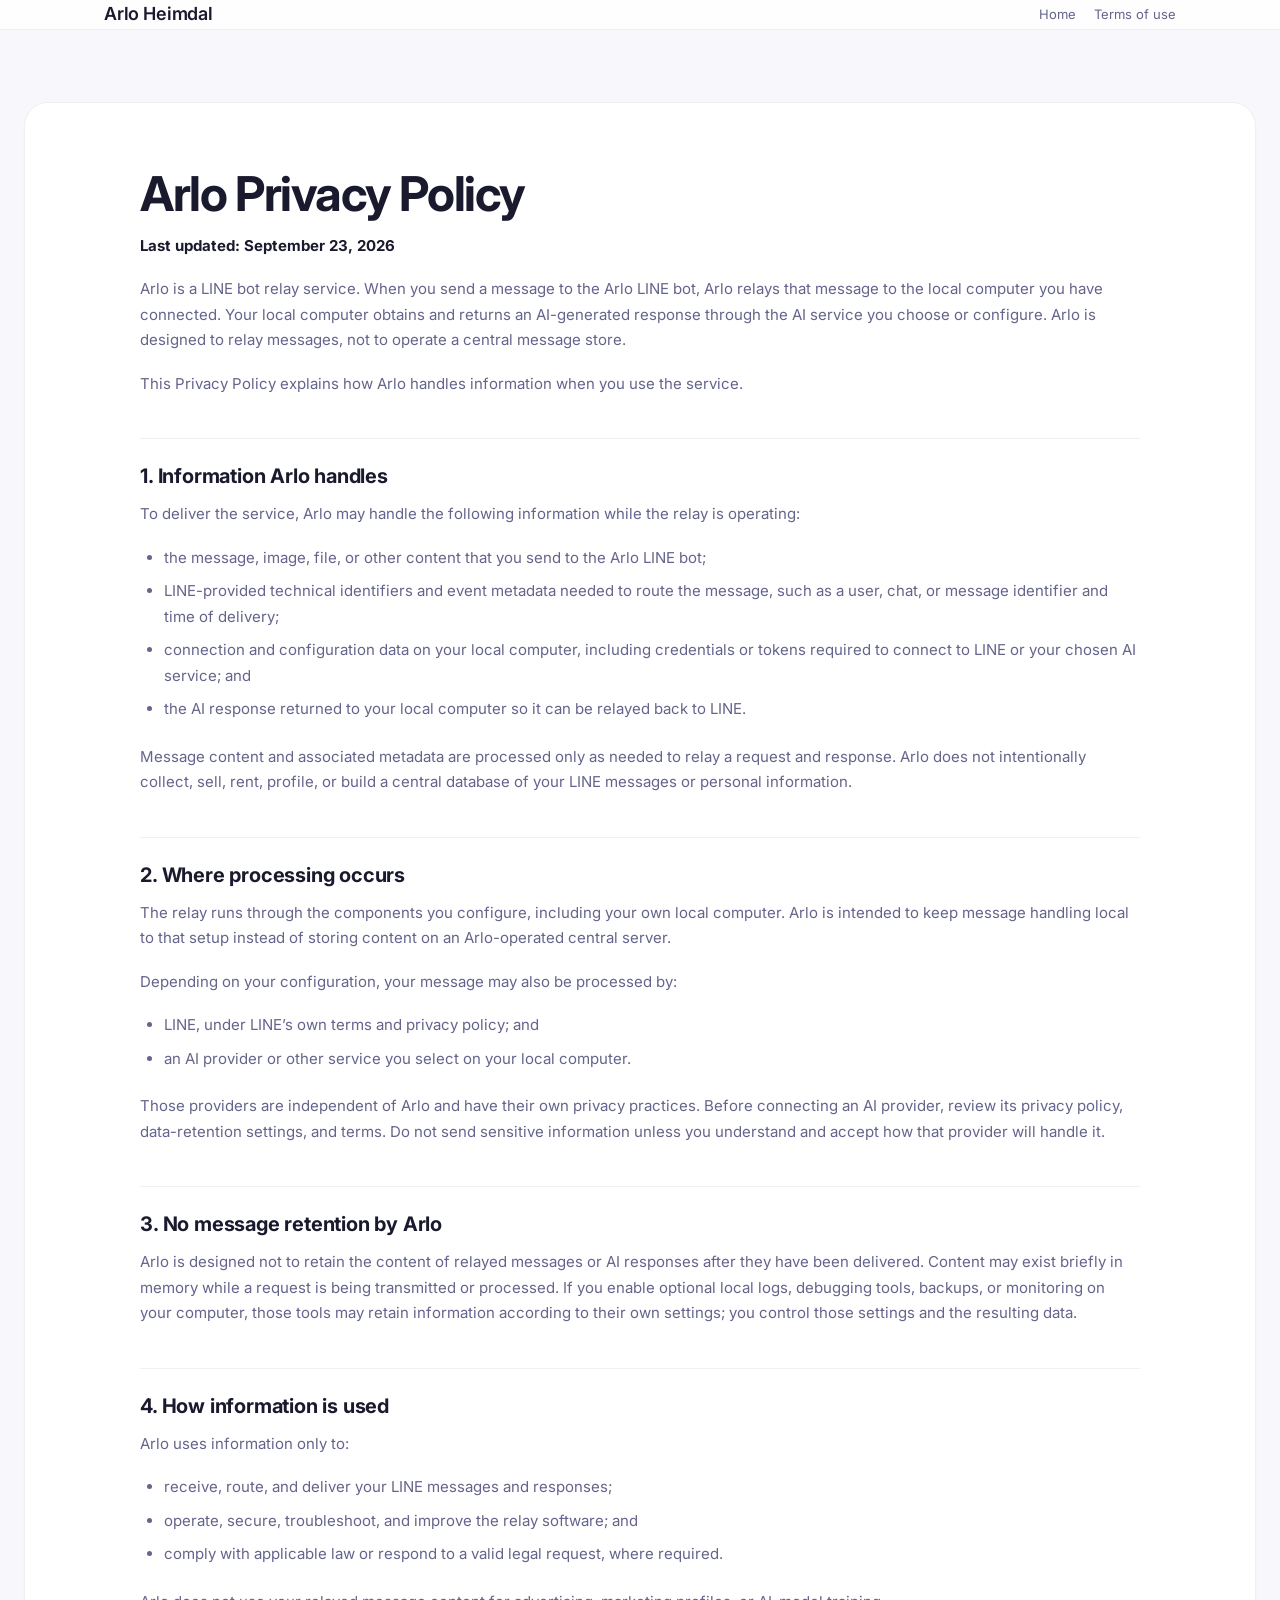
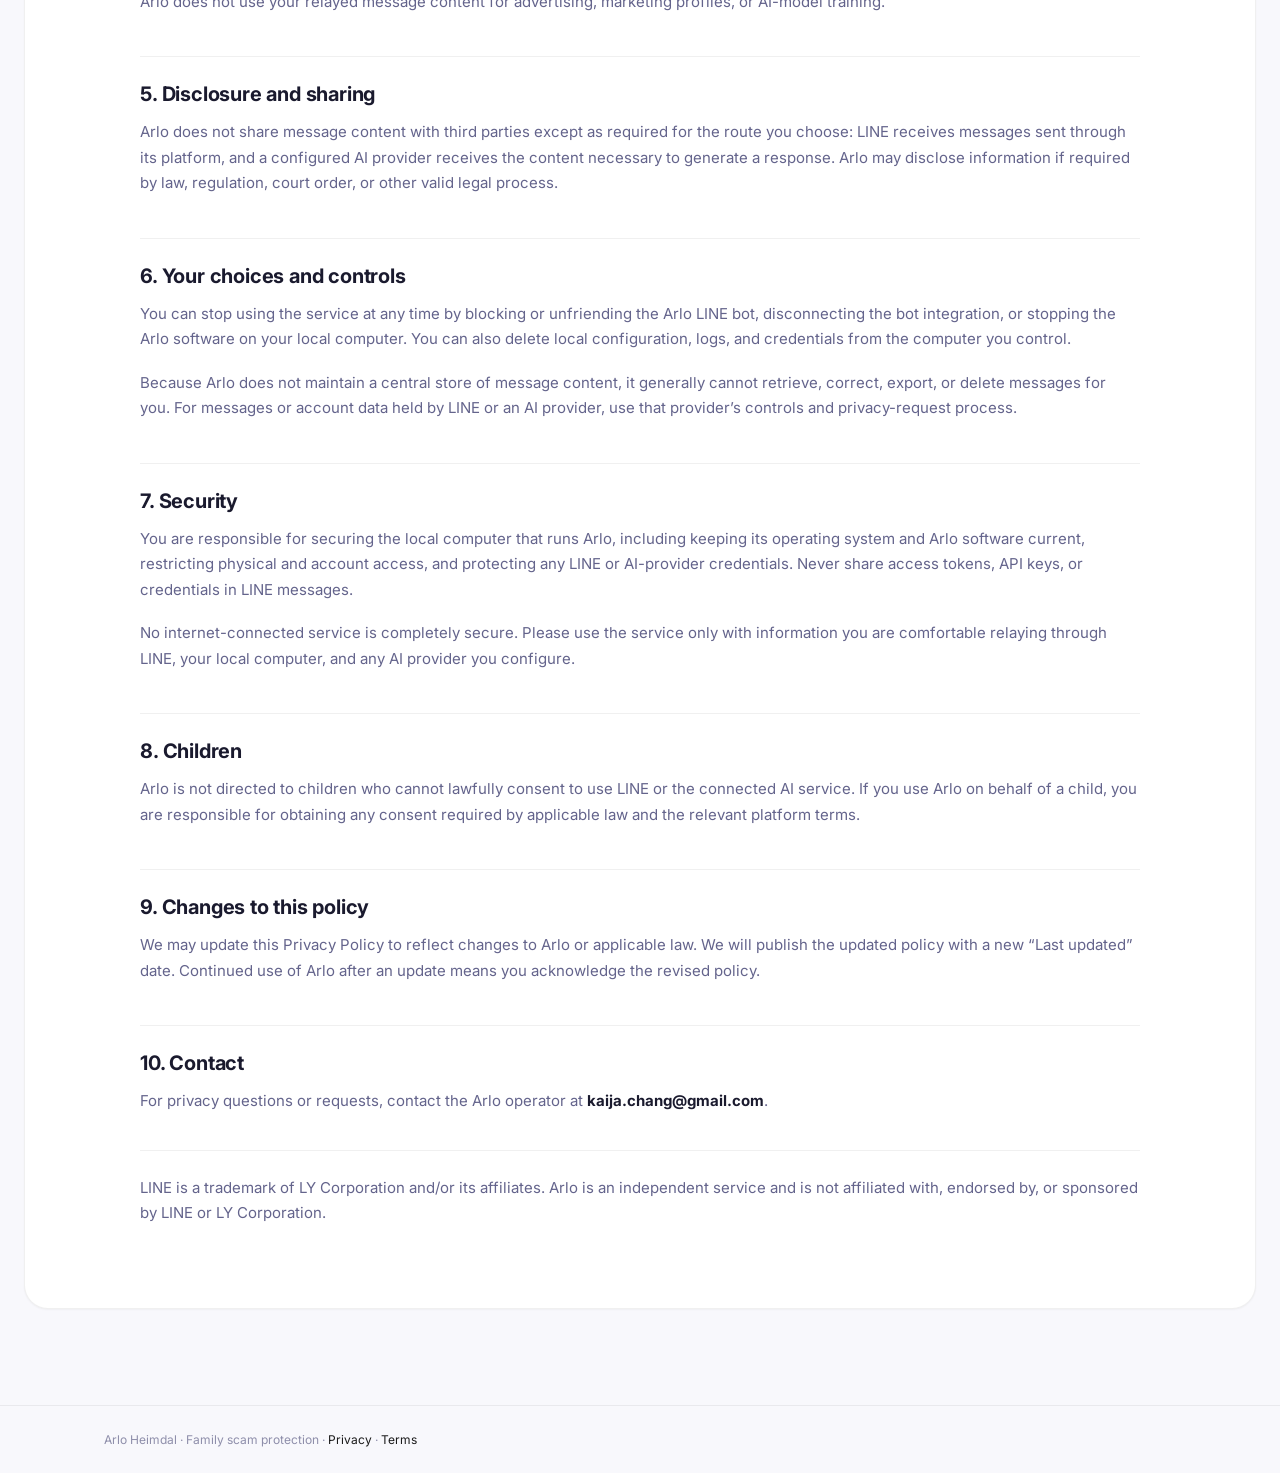
==== commit 1f8c0f66: "Fix legal page layout and branding" ====
--- a/docs/privacy-policy.html
+++ b/docs/privacy-policy.html
@@ -177,7 +177,7 @@
   </style>
 </head>
 <body class="legal-page">
-<nav class="nav" aria-label="Primary navigation"><div class="container legal-nav"><a class="nav-brand" href="../index.html" aria-label="Arlo Heimdal home"><span class="brand-mark" aria-hidden="true">A</span><span>Arlo Heimdal</span></a><div class="legal-nav-links"><a href="../index.html">Home</a><a href="terms-of-use.html">Terms of use</a></div></div></nav>
+<nav class="nav" aria-label="Primary navigation"><div class="container legal-nav"><a class="nav-brand" href="../index.html" aria-label="Arlo Heimdal home"><span>Arlo Heimdal</span></a><div class="legal-nav-links"><a href="../index.html">Home</a><a href="terms-of-use.html">Terms of use</a></div></div></nav>
 <main class="legal-main"><div class="container"><article class="legal-card">
 <h1 id="arlo-privacy-policy">Arlo Privacy Policy</h1>
 <p><strong>Last updated: September 23, 2026</strong></p>
--- a/docs/legal.css
+++ b/docs/legal.css
@@ -1,4 +1,4 @@
-.legal-page { min-height: 100vh; background: var(--color-bg-secondary); color: var(--color-text-primary); }
+body.legal-page { min-height: 100vh; max-width: none; margin: 0; padding: 0; background: var(--color-bg-secondary); color: var(--color-text-primary); }
 .legal-page .nav { position: relative; }
 .legal-nav { display:flex; align-items:center; justify-content:space-between; gap:24px; }
 .legal-nav .nav-brand { color: var(--color-text-primary); text-decoration:none; }
